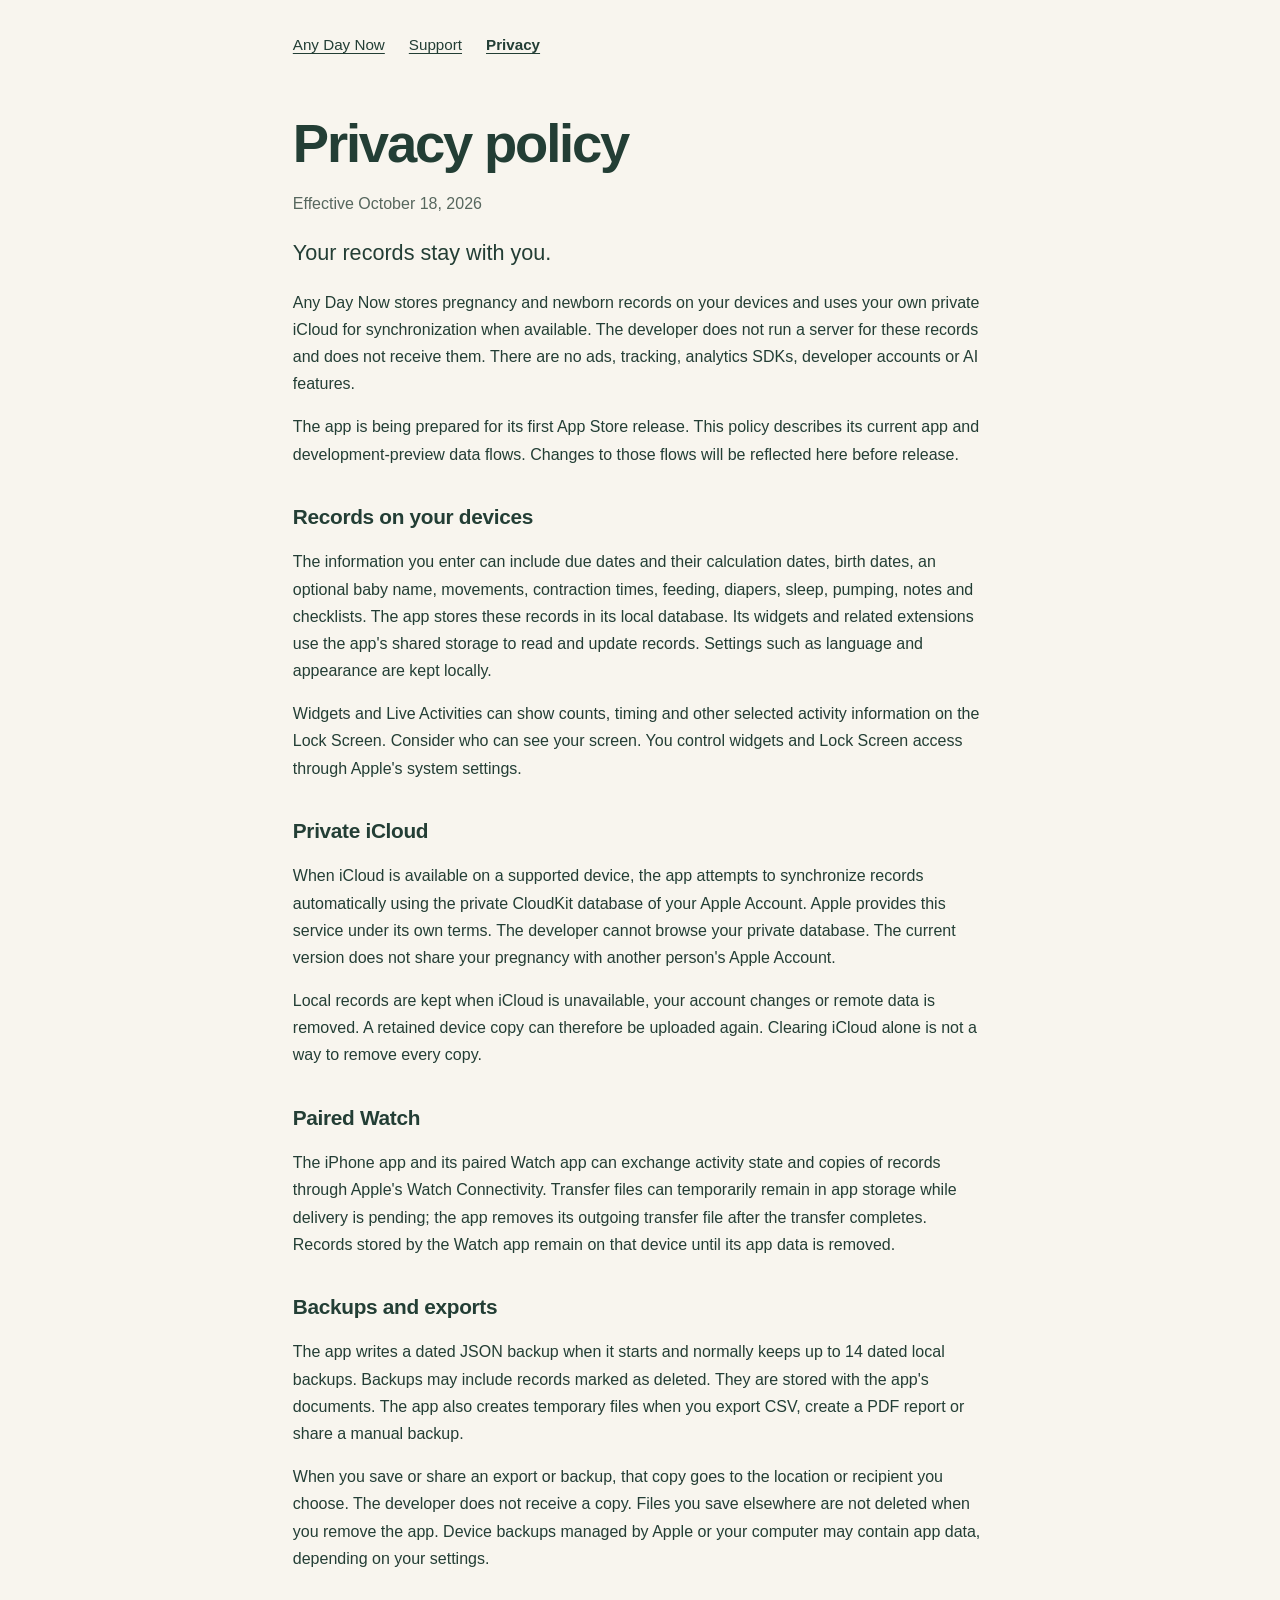
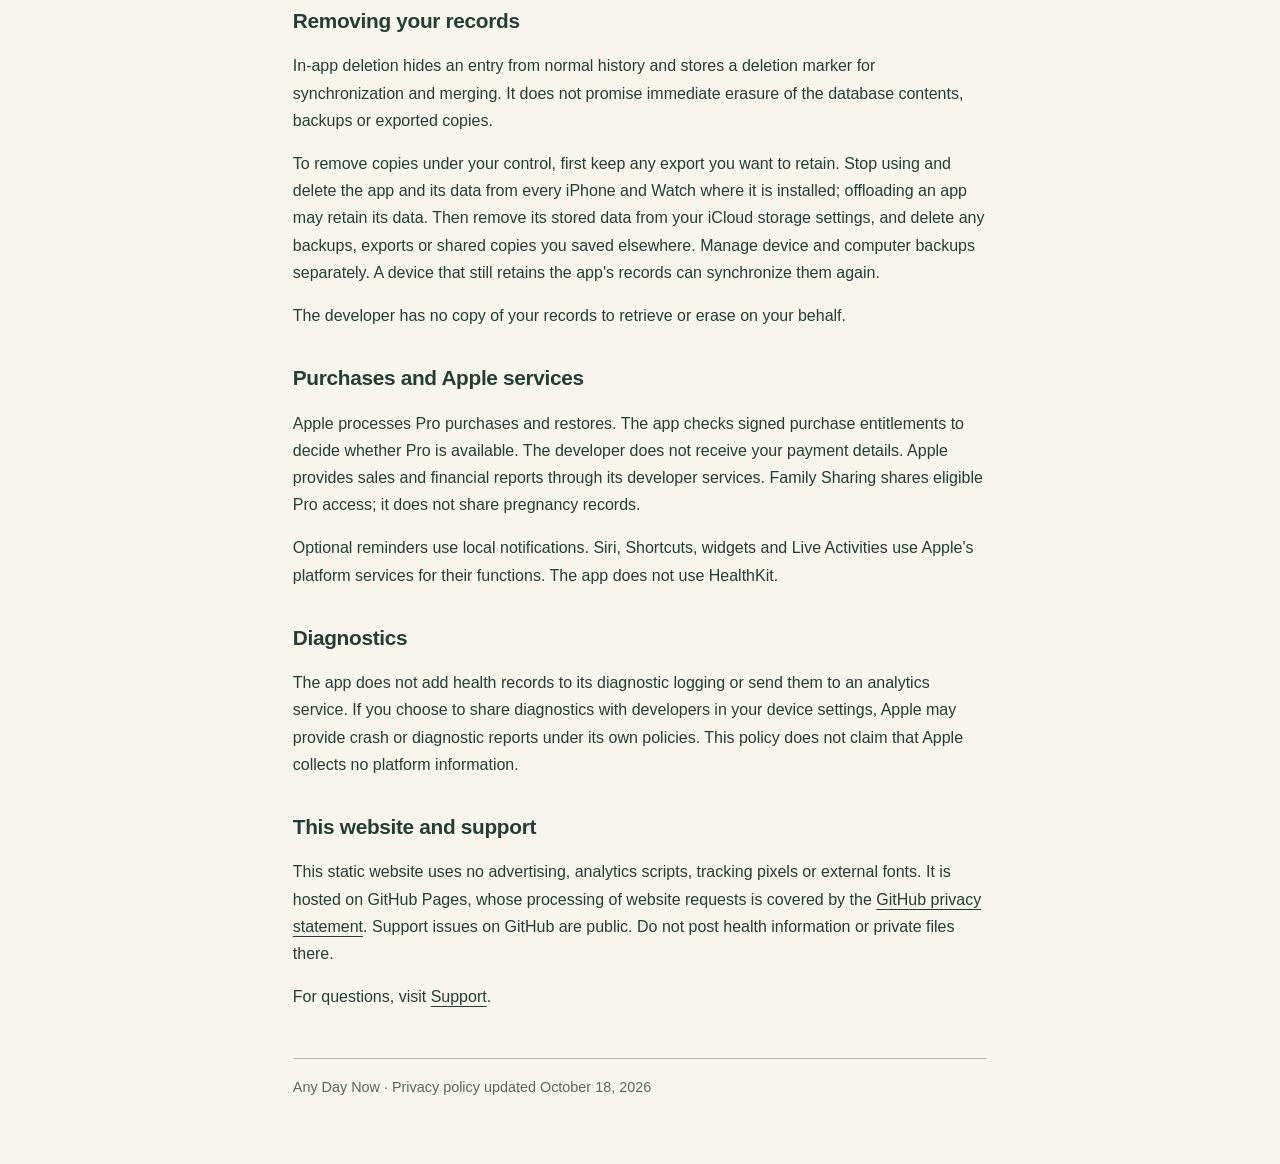
==== privacy.html @ 312c6721 "Publish Any Day Now support and privacy pages" ====
<!doctype html>
<html lang="en"><head><meta charset="utf-8"><meta name="viewport" content="width=device-width,initial-scale=1"><meta name="description" content="Any Day Now privacy policy: local records, private iCloud, Watch transfers, backups and deletion."><title>Any Day Now Privacy</title><link rel="stylesheet" href="style.css"></head>
<body><main><nav aria-label="Main navigation"><a href="./">Any Day Now</a><a href="support.html">Support</a><a href="privacy.html" aria-current="page">Privacy</a></nav><h1>Privacy policy</h1><p class="muted">Effective October 18, 2026</p><p class="lead">Your records stay with you.</p><p>Any Day Now stores pregnancy and newborn records on your devices and uses your own private iCloud for synchronization when available. The developer does not run a server for these records and does not receive them. There are no ads, tracking, analytics SDKs, developer accounts or AI features.</p><p>The app is being prepared for its first App Store release. This policy describes its current app and development-preview data flows. Changes to those flows will be reflected here before release.</p>
<h2>Records on your devices</h2><p>The information you enter can include due dates and their calculation dates, birth dates, an optional baby name, movements, contraction times, feeding, diapers, sleep, pumping, notes and checklists. The app stores these records in its local database. Its widgets and related extensions use the app's shared storage to read and update records. Settings such as language and appearance are kept locally.</p><p>Widgets and Live Activities can show counts, timing and other selected activity information on the Lock Screen. Consider who can see your screen. You control widgets and Lock Screen access through Apple's system settings.</p>
<h2>Private iCloud</h2><p>When iCloud is available on a supported device, the app attempts to synchronize records automatically using the private CloudKit database of your Apple Account. Apple provides this service under its own terms. The developer cannot browse your private database. The current version does not share your pregnancy with another person's Apple Account.</p><p>Local records are kept when iCloud is unavailable, your account changes or remote data is removed. A retained device copy can therefore be uploaded again. Clearing iCloud alone is not a way to remove every copy.</p>
<h2>Paired Watch</h2><p>The iPhone app and its paired Watch app can exchange activity state and copies of records through Apple's Watch Connectivity. Transfer files can temporarily remain in app storage while delivery is pending; the app removes its outgoing transfer file after the transfer completes. Records stored by the Watch app remain on that device until its app data is removed.</p>
<h2>Backups and exports</h2><p>The app writes a dated JSON backup when it starts and normally keeps up to 14 dated local backups. Backups may include records marked as deleted. They are stored with the app's documents. The app also creates temporary files when you export CSV, create a PDF report or share a manual backup.</p><p>When you save or share an export or backup, that copy goes to the location or recipient you choose. The developer does not receive a copy. Files you save elsewhere are not deleted when you remove the app. Device backups managed by Apple or your computer may contain app data, depending on your settings.</p>
<h2 id="removal">Removing your records</h2><p>In-app deletion hides an entry from normal history and stores a deletion marker for synchronization and merging. It does not promise immediate erasure of the database contents, backups or exported copies.</p><p>To remove copies under your control, first keep any export you want to retain. Stop using and delete the app and its data from every iPhone and Watch where it is installed; offloading an app may retain its data. Then remove its stored data from your iCloud storage settings, and delete any backups, exports or shared copies you saved elsewhere. Manage device and computer backups separately. A device that still retains the app's records can synchronize them again.</p><p>The developer has no copy of your records to retrieve or erase on your behalf.</p>
<h2>Purchases and Apple services</h2><p>Apple processes Pro purchases and restores. The app checks signed purchase entitlements to decide whether Pro is available. The developer does not receive your payment details. Apple provides sales and financial reports through its developer services. Family Sharing shares eligible Pro access; it does not share pregnancy records.</p><p>Optional reminders use local notifications. Siri, Shortcuts, widgets and Live Activities use Apple's platform services for their functions. The app does not use HealthKit.</p>
<h2>Diagnostics</h2><p>The app does not add health records to its diagnostic logging or send them to an analytics service. If you choose to share diagnostics with developers in your device settings, Apple may provide crash or diagnostic reports under its own policies. This policy does not claim that Apple collects no platform information.</p>
<h2>This website and support</h2><p>This static website uses no advertising, analytics scripts, tracking pixels or external fonts. It is hosted on GitHub Pages, whose processing of website requests is covered by the <a href="https://docs.github.com/en/site-policy/privacy-policies/github-general-privacy-statement">GitHub privacy statement</a>. Support issues on GitHub are public. Do not post health information or private files there.</p><p>For questions, visit <a href="support.html">Support</a>.</p><footer>Any Day Now · Privacy policy updated October 18, 2026</footer></main></body></html>
---- style.css ----
:root{color-scheme:light dark;font-family:-apple-system,BlinkMacSystemFont,"Segoe UI",sans-serif;line-height:1.7;background:#f8f5ee;color:#233e35}*{box-sizing:border-box}body{margin:0}main{max-width:46rem;margin:auto;padding:2rem 1.3rem 4rem}a{color:inherit;text-underline-offset:.22em;text-decoration-thickness:.08em}a:focus-visible{outline:3px solid #9a650e;outline-offset:5px;border-radius:2px}nav{display:flex;gap:1.5rem;flex-wrap:wrap;margin-bottom:3.5rem}nav a{font-size:.95rem}nav a[aria-current]{font-weight:650}h1{font-size:clamp(2.2rem,7vw,3.4rem);letter-spacing:-.04em;font-weight:600;line-height:1.1;margin:.3rem 0 1rem}h2{margin-top:2.2rem;font-size:1.3rem;line-height:1.35;letter-spacing:-.015em}.lead{font-size:1.35rem;line-height:1.55;margin:1.2rem 0}.eyebrow{font-size:.9rem;letter-spacing:.08em;text-transform:uppercase}.muted,footer{color:#57675e}.card{background:#eeede2;border:1px solid #b2b9ad;border-radius:1rem;padding:.3rem 1.25rem .9rem;margin:2rem 0}.card h2{margin-top:1rem}footer{margin-top:3rem;padding-top:1rem;border-top:1px solid #b2b9ad;font-size:.9rem}@media(prefers-color-scheme:dark){:root{background:#15231e;color:#f2eee4}.card{background:#24382e;border-color:#6c7e70}.muted,footer{color:#b8c4b9}footer{border-color:#6c7e70}a:focus-visible{outline-color:#e1bb69}}
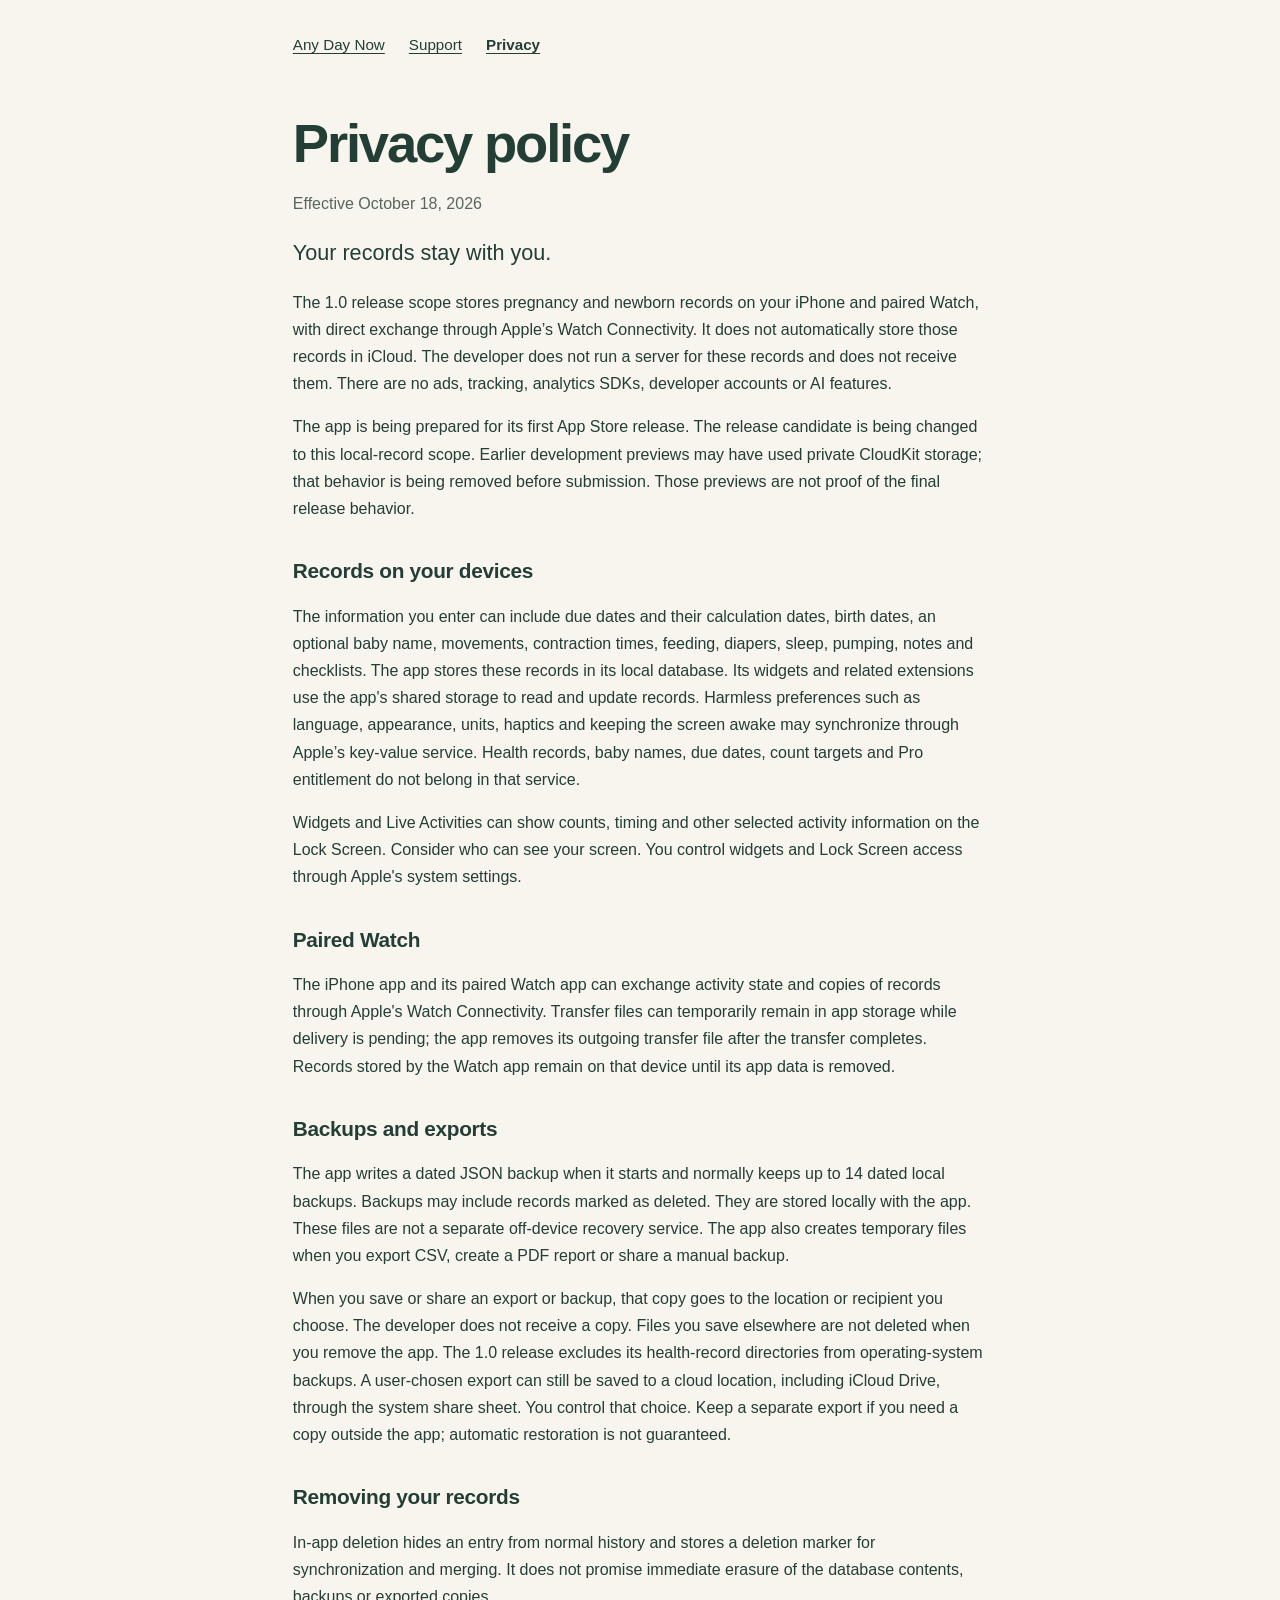
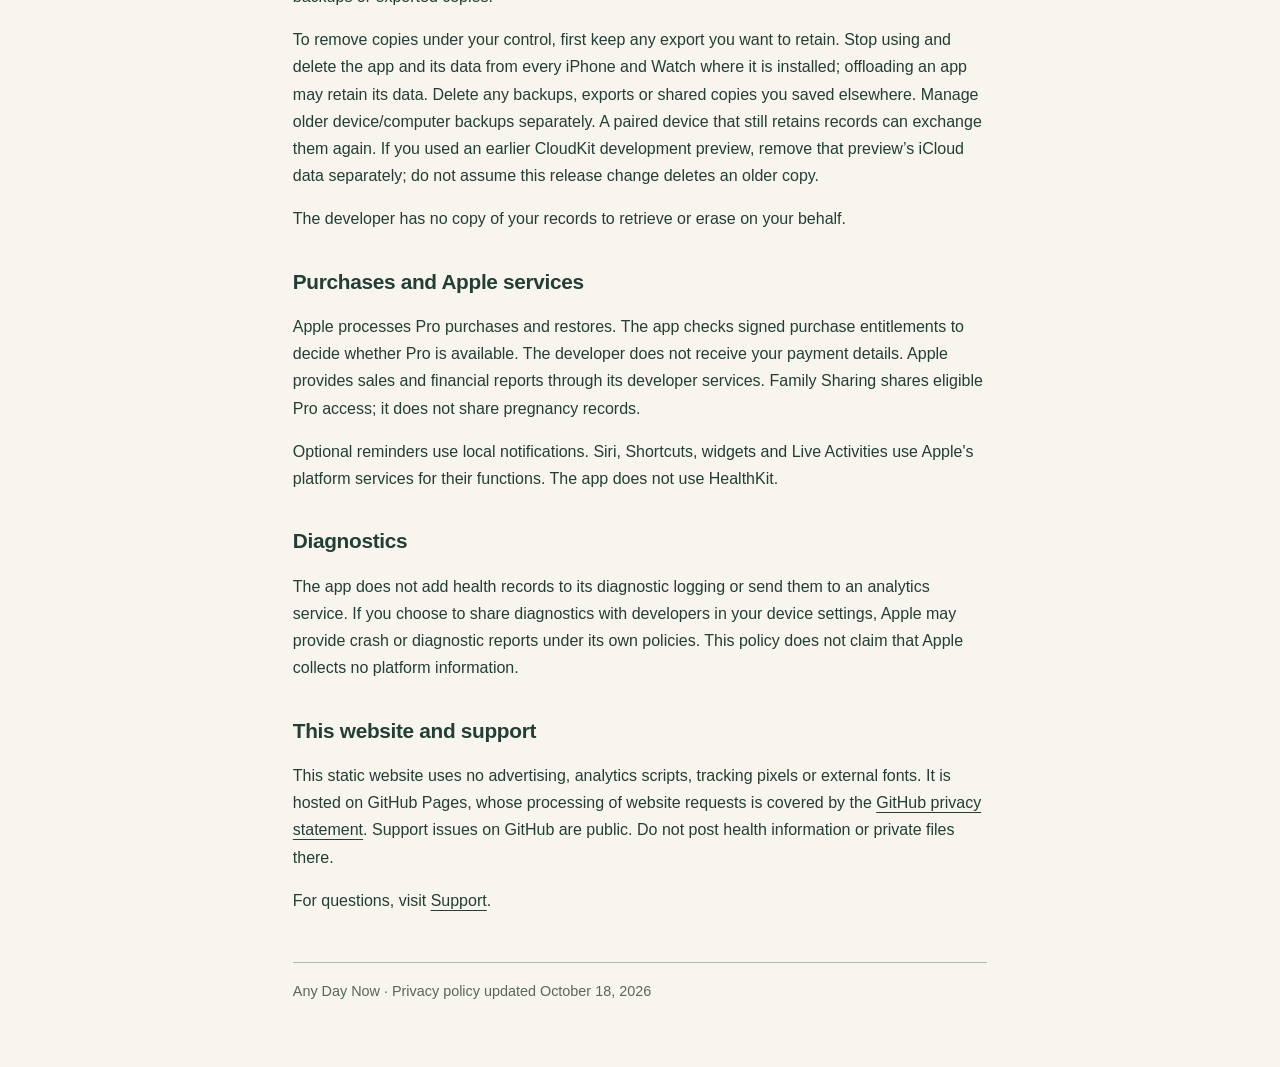
==== commit 779967ae: "Describe local phone and paired Watch release scope" ====
--- a/privacy.html
+++ b/privacy.html
@@ -1,11 +1,10 @@
 <!doctype html>
-<html lang="en"><head><meta charset="utf-8"><meta name="viewport" content="width=device-width,initial-scale=1"><meta name="description" content="Any Day Now privacy policy: local records, private iCloud, Watch transfers, backups and deletion."><title>Any Day Now Privacy</title><link rel="stylesheet" href="style.css"></head>
-<body><main><nav aria-label="Main navigation"><a href="./">Any Day Now</a><a href="support.html">Support</a><a href="privacy.html" aria-current="page">Privacy</a></nav><h1>Privacy policy</h1><p class="muted">Effective October 18, 2026</p><p class="lead">Your records stay with you.</p><p>Any Day Now stores pregnancy and newborn records on your devices and uses your own private iCloud for synchronization when available. The developer does not run a server for these records and does not receive them. There are no ads, tracking, analytics SDKs, developer accounts or AI features.</p><p>The app is being prepared for its first App Store release. This policy describes its current app and development-preview data flows. Changes to those flows will be reflected here before release.</p>
-<h2>Records on your devices</h2><p>The information you enter can include due dates and their calculation dates, birth dates, an optional baby name, movements, contraction times, feeding, diapers, sleep, pumping, notes and checklists. The app stores these records in its local database. Its widgets and related extensions use the app's shared storage to read and update records. Settings such as language and appearance are kept locally.</p><p>Widgets and Live Activities can show counts, timing and other selected activity information on the Lock Screen. Consider who can see your screen. You control widgets and Lock Screen access through Apple's system settings.</p>
-<h2>Private iCloud</h2><p>When iCloud is available on a supported device, the app attempts to synchronize records automatically using the private CloudKit database of your Apple Account. Apple provides this service under its own terms. The developer cannot browse your private database. The current version does not share your pregnancy with another person's Apple Account.</p><p>Local records are kept when iCloud is unavailable, your account changes or remote data is removed. A retained device copy can therefore be uploaded again. Clearing iCloud alone is not a way to remove every copy.</p>
+<html lang="en"><head><meta charset="utf-8"><meta name="viewport" content="width=device-width,initial-scale=1"><meta name="description" content="Any Day Now privacy policy: local records, paired Watch transfers, backups and deletion."><title>Any Day Now Privacy</title><link rel="stylesheet" href="style.css"></head>
+<body><main><nav aria-label="Main navigation"><a href="./">Any Day Now</a><a href="support.html">Support</a><a href="privacy.html" aria-current="page">Privacy</a></nav><h1>Privacy policy</h1><p class="muted">Effective October 18, 2026</p><p class="lead">Your records stay with you.</p><p>The 1.0 release scope stores pregnancy and newborn records on your iPhone and paired Watch, with direct exchange through Apple’s Watch Connectivity. It does not automatically store those records in iCloud. The developer does not run a server for these records and does not receive them. There are no ads, tracking, analytics SDKs, developer accounts or AI features.</p><p>The app is being prepared for its first App Store release. The release candidate is being changed to this local-record scope. Earlier development previews may have used private CloudKit storage; that behavior is being removed before submission. Those previews are not proof of the final release behavior.</p>
+<h2>Records on your devices</h2><p>The information you enter can include due dates and their calculation dates, birth dates, an optional baby name, movements, contraction times, feeding, diapers, sleep, pumping, notes and checklists. The app stores these records in its local database. Its widgets and related extensions use the app's shared storage to read and update records. Harmless preferences such as language, appearance, units, haptics and keeping the screen awake may synchronize through Apple’s key-value service. Health records, baby names, due dates, count targets and Pro entitlement do not belong in that service.</p><p>Widgets and Live Activities can show counts, timing and other selected activity information on the Lock Screen. Consider who can see your screen. You control widgets and Lock Screen access through Apple's system settings.</p>
 <h2>Paired Watch</h2><p>The iPhone app and its paired Watch app can exchange activity state and copies of records through Apple's Watch Connectivity. Transfer files can temporarily remain in app storage while delivery is pending; the app removes its outgoing transfer file after the transfer completes. Records stored by the Watch app remain on that device until its app data is removed.</p>
-<h2>Backups and exports</h2><p>The app writes a dated JSON backup when it starts and normally keeps up to 14 dated local backups. Backups may include records marked as deleted. They are stored with the app's documents. The app also creates temporary files when you export CSV, create a PDF report or share a manual backup.</p><p>When you save or share an export or backup, that copy goes to the location or recipient you choose. The developer does not receive a copy. Files you save elsewhere are not deleted when you remove the app. Device backups managed by Apple or your computer may contain app data, depending on your settings.</p>
-<h2 id="removal">Removing your records</h2><p>In-app deletion hides an entry from normal history and stores a deletion marker for synchronization and merging. It does not promise immediate erasure of the database contents, backups or exported copies.</p><p>To remove copies under your control, first keep any export you want to retain. Stop using and delete the app and its data from every iPhone and Watch where it is installed; offloading an app may retain its data. Then remove its stored data from your iCloud storage settings, and delete any backups, exports or shared copies you saved elsewhere. Manage device and computer backups separately. A device that still retains the app's records can synchronize them again.</p><p>The developer has no copy of your records to retrieve or erase on your behalf.</p>
+<h2>Backups and exports</h2><p>The app writes a dated JSON backup when it starts and normally keeps up to 14 dated local backups. Backups may include records marked as deleted. They are stored locally with the app. These files are not a separate off-device recovery service. The app also creates temporary files when you export CSV, create a PDF report or share a manual backup.</p><p>When you save or share an export or backup, that copy goes to the location or recipient you choose. The developer does not receive a copy. Files you save elsewhere are not deleted when you remove the app. The 1.0 release excludes its health-record directories from operating-system backups. A user-chosen export can still be saved to a cloud location, including iCloud Drive, through the system share sheet. You control that choice. Keep a separate export if you need a copy outside the app; automatic restoration is not guaranteed.</p>
+<h2 id="removal">Removing your records</h2><p>In-app deletion hides an entry from normal history and stores a deletion marker for synchronization and merging. It does not promise immediate erasure of the database contents, backups or exported copies.</p><p>To remove copies under your control, first keep any export you want to retain. Stop using and delete the app and its data from every iPhone and Watch where it is installed; offloading an app may retain its data. Delete any backups, exports or shared copies you saved elsewhere. Manage older device/computer backups separately. A paired device that still retains records can exchange them again. If you used an earlier CloudKit development preview, remove that preview’s iCloud data separately; do not assume this release change deletes an older copy.</p><p>The developer has no copy of your records to retrieve or erase on your behalf.</p>
 <h2>Purchases and Apple services</h2><p>Apple processes Pro purchases and restores. The app checks signed purchase entitlements to decide whether Pro is available. The developer does not receive your payment details. Apple provides sales and financial reports through its developer services. Family Sharing shares eligible Pro access; it does not share pregnancy records.</p><p>Optional reminders use local notifications. Siri, Shortcuts, widgets and Live Activities use Apple's platform services for their functions. The app does not use HealthKit.</p>
 <h2>Diagnostics</h2><p>The app does not add health records to its diagnostic logging or send them to an analytics service. If you choose to share diagnostics with developers in your device settings, Apple may provide crash or diagnostic reports under its own policies. This policy does not claim that Apple collects no platform information.</p>
 <h2>This website and support</h2><p>This static website uses no advertising, analytics scripts, tracking pixels or external fonts. It is hosted on GitHub Pages, whose processing of website requests is covered by the <a href="https://docs.github.com/en/site-policy/privacy-policies/github-general-privacy-statement">GitHub privacy statement</a>. Support issues on GitHub are public. Do not post health information or private files there.</p><p>For questions, visit <a href="support.html">Support</a>.</p><footer>Any Day Now · Privacy policy updated October 18, 2026</footer></main></body></html>
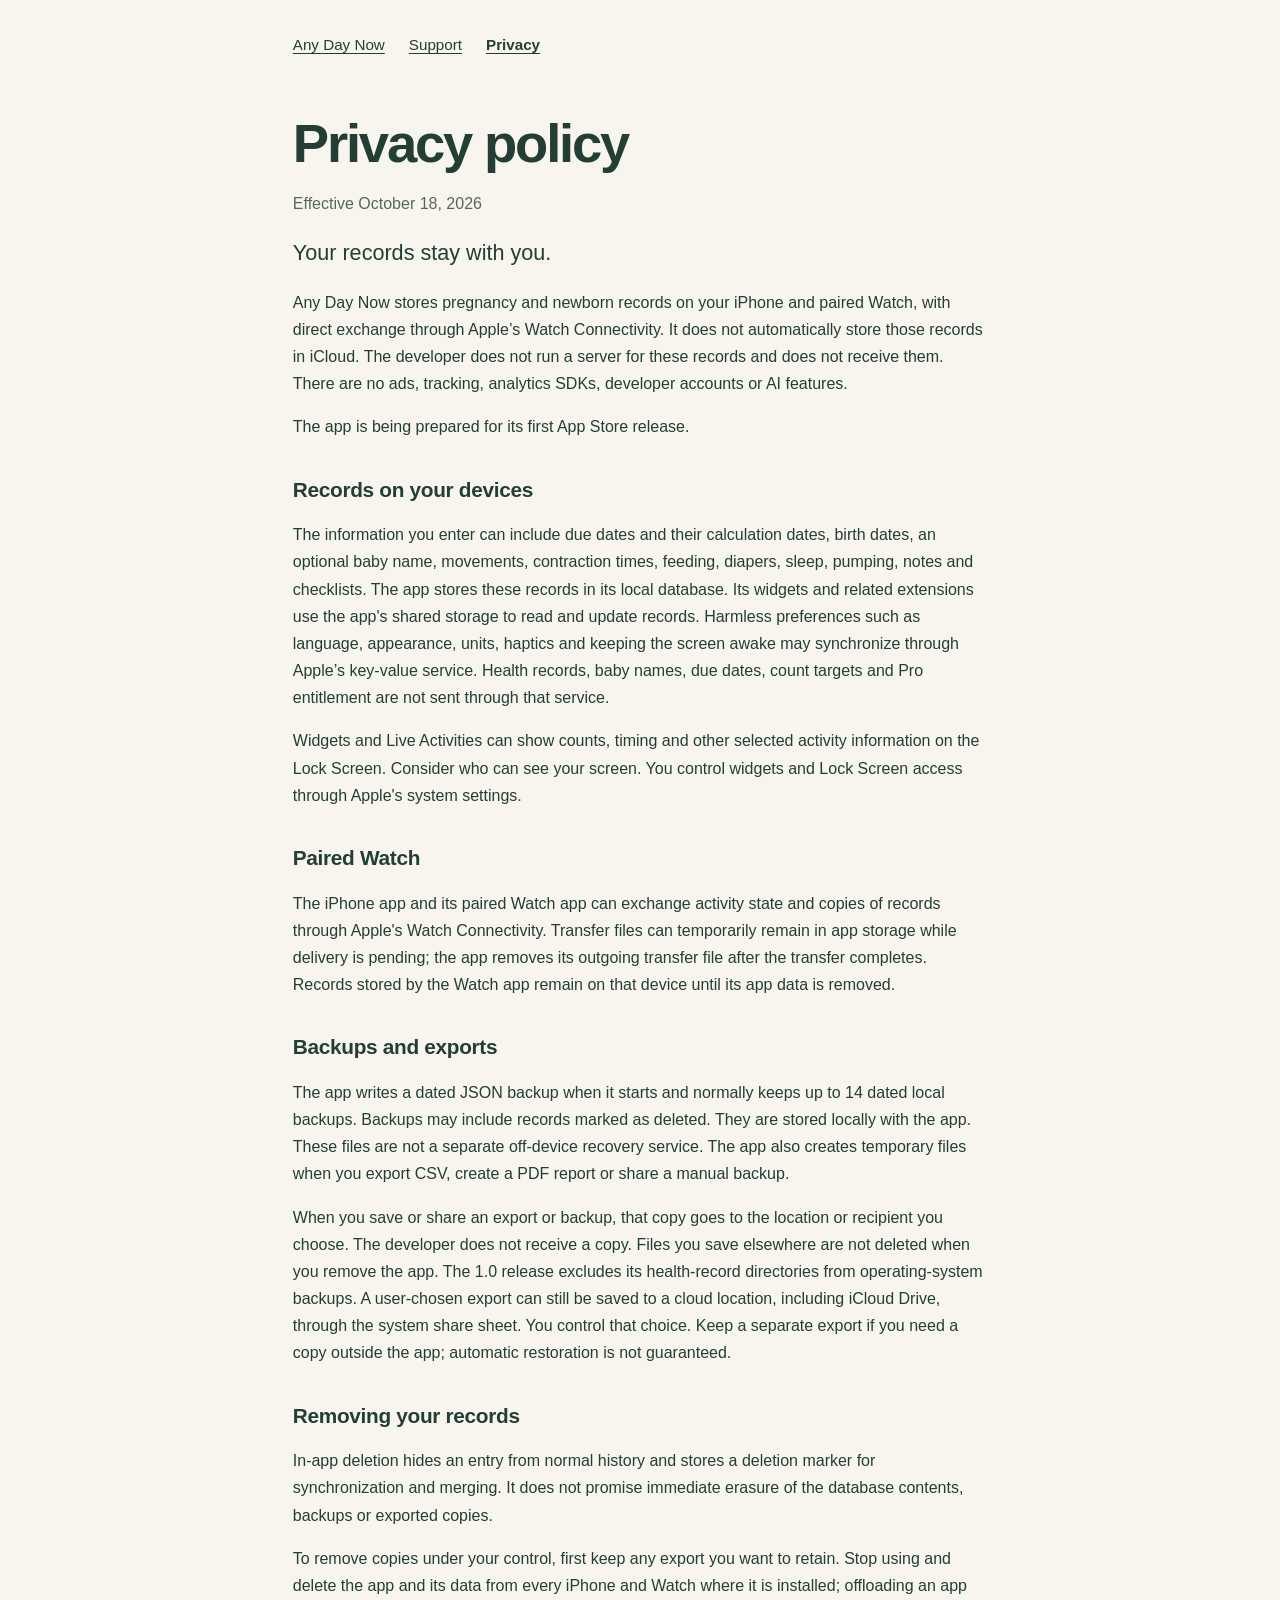
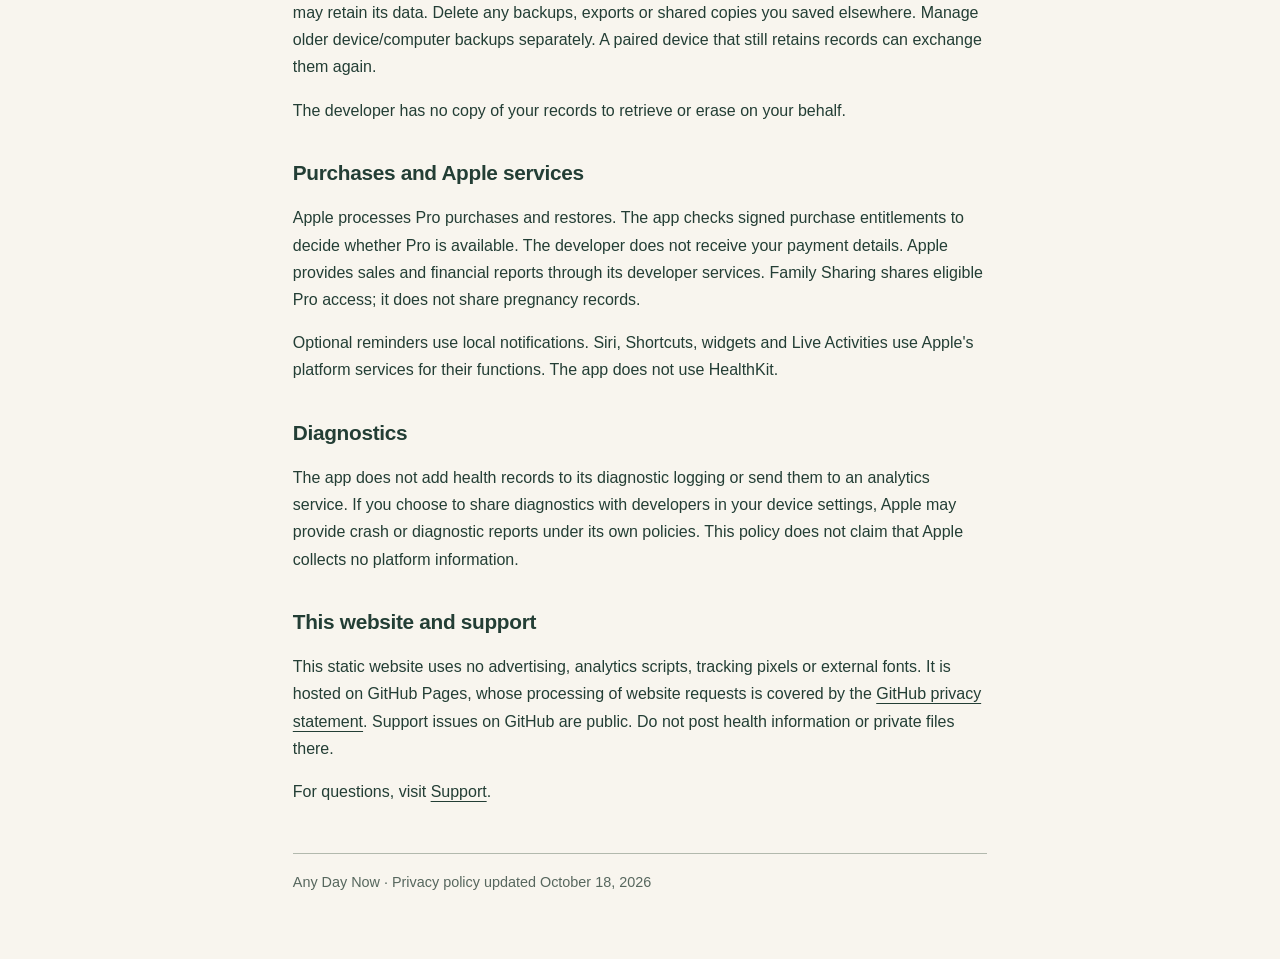
==== commit 85f6d950: "Align support policy with local-record implementation" ====
--- a/privacy.html
+++ b/privacy.html
@@ -1,10 +1,10 @@
 <!doctype html>
 <html lang="en"><head><meta charset="utf-8"><meta name="viewport" content="width=device-width,initial-scale=1"><meta name="description" content="Any Day Now privacy policy: local records, paired Watch transfers, backups and deletion."><title>Any Day Now Privacy</title><link rel="stylesheet" href="style.css"></head>
-<body><main><nav aria-label="Main navigation"><a href="./">Any Day Now</a><a href="support.html">Support</a><a href="privacy.html" aria-current="page">Privacy</a></nav><h1>Privacy policy</h1><p class="muted">Effective October 18, 2026</p><p class="lead">Your records stay with you.</p><p>The 1.0 release scope stores pregnancy and newborn records on your iPhone and paired Watch, with direct exchange through Apple’s Watch Connectivity. It does not automatically store those records in iCloud. The developer does not run a server for these records and does not receive them. There are no ads, tracking, analytics SDKs, developer accounts or AI features.</p><p>The app is being prepared for its first App Store release. The release candidate is being changed to this local-record scope. Earlier development previews may have used private CloudKit storage; that behavior is being removed before submission. Those previews are not proof of the final release behavior.</p>
-<h2>Records on your devices</h2><p>The information you enter can include due dates and their calculation dates, birth dates, an optional baby name, movements, contraction times, feeding, diapers, sleep, pumping, notes and checklists. The app stores these records in its local database. Its widgets and related extensions use the app's shared storage to read and update records. Harmless preferences such as language, appearance, units, haptics and keeping the screen awake may synchronize through Apple’s key-value service. Health records, baby names, due dates, count targets and Pro entitlement do not belong in that service.</p><p>Widgets and Live Activities can show counts, timing and other selected activity information on the Lock Screen. Consider who can see your screen. You control widgets and Lock Screen access through Apple's system settings.</p>
+<body><main><nav aria-label="Main navigation"><a href="./">Any Day Now</a><a href="support.html">Support</a><a href="privacy.html" aria-current="page">Privacy</a></nav><h1>Privacy policy</h1><p class="muted">Effective October 18, 2026</p><p class="lead">Your records stay with you.</p><p>Any Day Now stores pregnancy and newborn records on your iPhone and paired Watch, with direct exchange through Apple’s Watch Connectivity. It does not automatically store those records in iCloud. The developer does not run a server for these records and does not receive them. There are no ads, tracking, analytics SDKs, developer accounts or AI features.</p><p>The app is being prepared for its first App Store release.</p>
+<h2>Records on your devices</h2><p>The information you enter can include due dates and their calculation dates, birth dates, an optional baby name, movements, contraction times, feeding, diapers, sleep, pumping, notes and checklists. The app stores these records in its local database. Its widgets and related extensions use the app's shared storage to read and update records. Harmless preferences such as language, appearance, units, haptics and keeping the screen awake may synchronize through Apple’s key-value service. Health records, baby names, due dates, count targets and Pro entitlement are not sent through that service.</p><p>Widgets and Live Activities can show counts, timing and other selected activity information on the Lock Screen. Consider who can see your screen. You control widgets and Lock Screen access through Apple's system settings.</p>
 <h2>Paired Watch</h2><p>The iPhone app and its paired Watch app can exchange activity state and copies of records through Apple's Watch Connectivity. Transfer files can temporarily remain in app storage while delivery is pending; the app removes its outgoing transfer file after the transfer completes. Records stored by the Watch app remain on that device until its app data is removed.</p>
 <h2>Backups and exports</h2><p>The app writes a dated JSON backup when it starts and normally keeps up to 14 dated local backups. Backups may include records marked as deleted. They are stored locally with the app. These files are not a separate off-device recovery service. The app also creates temporary files when you export CSV, create a PDF report or share a manual backup.</p><p>When you save or share an export or backup, that copy goes to the location or recipient you choose. The developer does not receive a copy. Files you save elsewhere are not deleted when you remove the app. The 1.0 release excludes its health-record directories from operating-system backups. A user-chosen export can still be saved to a cloud location, including iCloud Drive, through the system share sheet. You control that choice. Keep a separate export if you need a copy outside the app; automatic restoration is not guaranteed.</p>
-<h2 id="removal">Removing your records</h2><p>In-app deletion hides an entry from normal history and stores a deletion marker for synchronization and merging. It does not promise immediate erasure of the database contents, backups or exported copies.</p><p>To remove copies under your control, first keep any export you want to retain. Stop using and delete the app and its data from every iPhone and Watch where it is installed; offloading an app may retain its data. Delete any backups, exports or shared copies you saved elsewhere. Manage older device/computer backups separately. A paired device that still retains records can exchange them again. If you used an earlier CloudKit development preview, remove that preview’s iCloud data separately; do not assume this release change deletes an older copy.</p><p>The developer has no copy of your records to retrieve or erase on your behalf.</p>
+<h2 id="removal">Removing your records</h2><p>In-app deletion hides an entry from normal history and stores a deletion marker for synchronization and merging. It does not promise immediate erasure of the database contents, backups or exported copies.</p><p>To remove copies under your control, first keep any export you want to retain. Stop using and delete the app and its data from every iPhone and Watch where it is installed; offloading an app may retain its data. Delete any backups, exports or shared copies you saved elsewhere. Manage older device/computer backups separately. A paired device that still retains records can exchange them again.</p><p>The developer has no copy of your records to retrieve or erase on your behalf.</p>
 <h2>Purchases and Apple services</h2><p>Apple processes Pro purchases and restores. The app checks signed purchase entitlements to decide whether Pro is available. The developer does not receive your payment details. Apple provides sales and financial reports through its developer services. Family Sharing shares eligible Pro access; it does not share pregnancy records.</p><p>Optional reminders use local notifications. Siri, Shortcuts, widgets and Live Activities use Apple's platform services for their functions. The app does not use HealthKit.</p>
 <h2>Diagnostics</h2><p>The app does not add health records to its diagnostic logging or send them to an analytics service. If you choose to share diagnostics with developers in your device settings, Apple may provide crash or diagnostic reports under its own policies. This policy does not claim that Apple collects no platform information.</p>
 <h2>This website and support</h2><p>This static website uses no advertising, analytics scripts, tracking pixels or external fonts. It is hosted on GitHub Pages, whose processing of website requests is covered by the <a href="https://docs.github.com/en/site-policy/privacy-policies/github-general-privacy-statement">GitHub privacy statement</a>. Support issues on GitHub are public. Do not post health information or private files there.</p><p>For questions, visit <a href="support.html">Support</a>.</p><footer>Any Day Now · Privacy policy updated October 18, 2026</footer></main></body></html>
